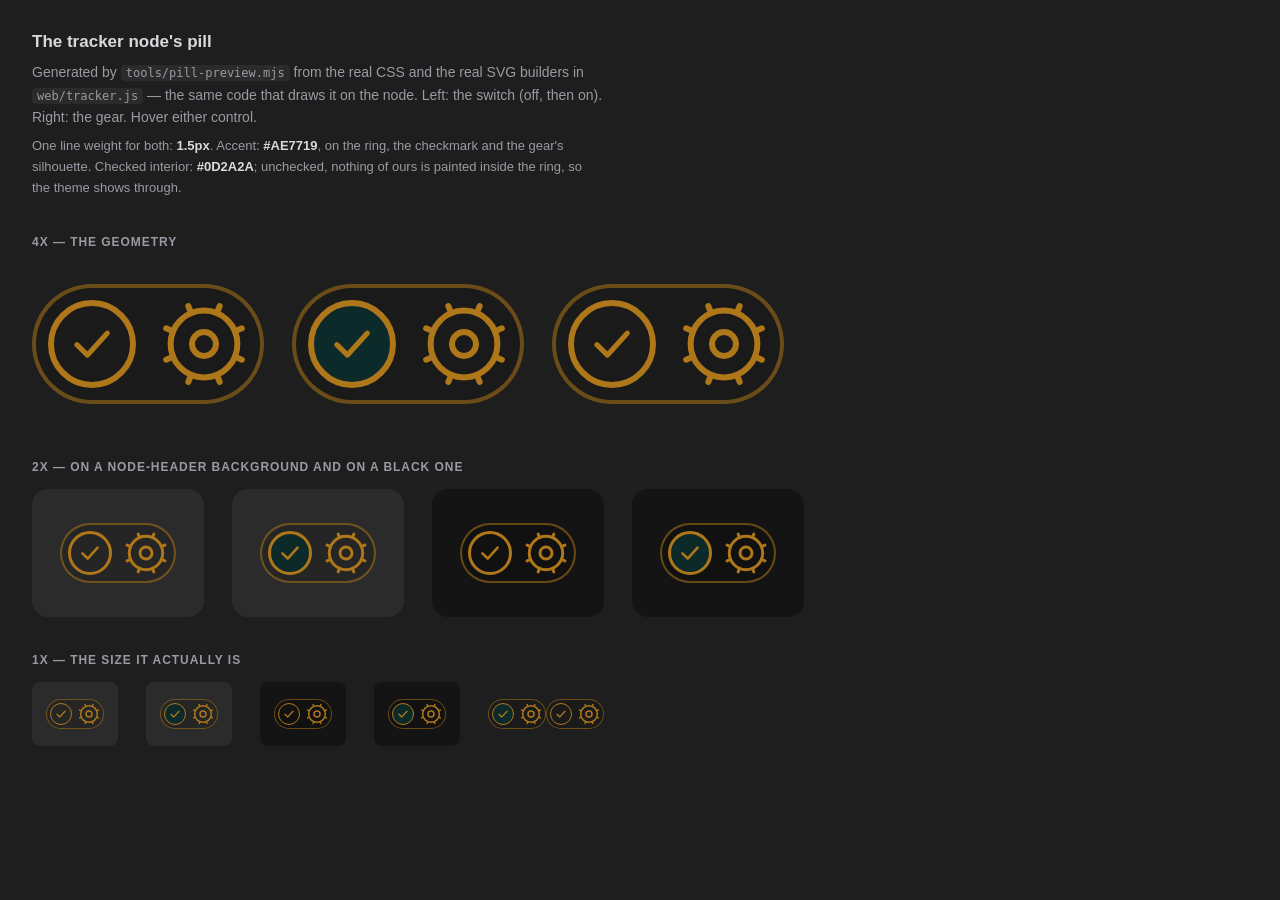
==== preview/pill.html @ 4ff99d1c "v2.1.15: the switch on the tracker's own node v2.1.14 fixed the widgets by switching off node DOM, a" ====
<!doctype html>
<meta charset="utf-8">
<title>ANTs Tracker — the node's pill</title>
<style>
  body { margin: 0; padding: 28px 32px 44px; background: #1e1e1e; color: #d8d8dd;
         font: 14px/1.6 -apple-system, "Segoe UI", Roboto, sans-serif; }
  h1 { font-size: 17px; font-weight: 600; margin: 0 0 6px; }
  p  { margin: 0 0 8px; color: #9a9aa4; max-width: 78ch; }
  h2 { font-size: 12px; text-transform: uppercase; letter-spacing: .08em; color: #9a9aa4;
       margin: 34px 0 12px; font-weight: 600; }
  .row { display: flex; align-items: center; gap: 28px; flex-wrap: wrap; }
  .zoom4 { zoom: 4; } .zoom2 { zoom: 2; }
  .panel { background: #2b2b2b; border-radius: 8px; padding: 12px 14px; display: inline-block; }
  .dark  { background: #141414; border-radius: 8px; padding: 12px 14px; display: inline-block; }
  code { background: #2b2b2b; border-radius: 4px; padding: 1px 5px; font-size: 12px; }
  .facts { color: #9a9aa4; font-size: 13px; }
  .facts b { color: #d8d8dd; font-weight: 600; }
.ants-node-pill {
  display: inline-flex; align-items: center; gap: 6px;
  padding: 3px; margin: 5px 0;
  border: 1px solid rgba(174, 119, 25, 0.55);
  border-radius: 999px;
  background: rgba(0, 0, 0, 0.12);
  width: max-content; box-sizing: border-box;
}
.ants-node-pill button {
  /* 22px including the ring, and the same 22px the glyph is drawn in: one unit of
     the glyph's viewBox is one pixel, so the gear's tips and the ring's centre line
     are the same circle. */
  width: 22px; height: 22px; padding: 0; margin: 0; box-sizing: border-box;
  display: inline-flex; align-items: center; justify-content: center;
  border-radius: 50%;
  background: transparent;
  cursor: pointer;
  line-height: 0;
  font: inherit;
  -webkit-appearance: none; appearance: none;
}
.ants-node-btn-gear { border: none; }
.ants-node-btn-gear svg { stroke: #AE7719; }
.ants-node-btn-tick {
  /* The ring is the same line as the gear's silhouette, in the same colour. */
  border: 1.5px solid #AE7719 !important;
  background: transparent; /* unchecked: the theme's own background, no fill of ours */
}
.ants-node-btn-tick svg { stroke: #AE7719; }
.ants-node-btn-tick[aria-checked="true"] {
  /* Checked: the inside becomes the dark fill, ring and checkmark stay the accent. */
  background: #0D2A2A !important;
}
/* Hovering never changes the accent: both controls are #AE7719, checked or not,
   hovered or not. Only the background behind them moves. */
.ants-node-btn:hover { background: rgba(174, 119, 25, 0.16); }
.ants-node-btn-tick:hover { border-color: #AE7719 !important; }
.ants-node-btn-tick[aria-checked="true"]:hover { background: #0D2A2A !important; }
</style>
<h1>The tracker node's pill</h1>
<p>Generated by <code>tools/pill-preview.mjs</code> from the real CSS and the real SVG builders in
<code>web/tracker.js</code> — the same code that draws it on the node. Left: the switch (off, then on).
Right: the gear. Hover either control.</p>
<p class="facts">One line weight for both: <b>1.5px</b>. Accent: <b>#AE7719</b>, on the ring, the
checkmark and the gear's silhouette. Checked interior: <b>#0D2A2A</b>; unchecked, nothing of ours is
painted inside the ring, so the theme shows through.</p>

<h2>4x — the geometry</h2>
<div class="row">
  <div class="zoom4"><div class="ants-node-pill ants-own">
      <button class="ants-node-btn ants-node-btn-tick" type="button" role="checkbox" aria-checked="false"
              title="off"><svg viewBox="0 0 22 22" width="22" height="22" fill="none" stroke="#AE7719" stroke-width="1.5" stroke-linecap="round" stroke-linejoin="round"><path d="M6.6 11.2 L9.7 14.2 L15.4 7.9"/></svg></button>
      <button class="ants-node-btn ants-node-btn-gear" type="button" title="gear"><svg viewBox="0 0 22 22" width="22" height="22" fill="none" stroke="#AE7719" stroke-width="1.5" stroke-linecap="round" stroke-linejoin="round"><circle cx="11" cy="11" r="8.35"/><line x1="18.71" y1="14.20" x2="20.47" y2="14.92"/><line x1="14.20" y1="18.71" x2="14.92" y2="20.47"/><line x1="7.80" y1="18.71" x2="7.08" y2="20.47"/><line x1="3.29" y1="14.20" x2="1.53" y2="14.92"/><line x1="3.29" y1="7.80" x2="1.53" y2="7.08"/><line x1="7.80" y1="3.29" x2="7.08" y2="1.53"/><line x1="14.20" y1="3.29" x2="14.92" y2="1.53"/><line x1="18.71" y1="7.80" x2="20.47" y2="7.08"/><circle cx="11" cy="11" r="3"/></svg></button>
  </div></div>
  <div class="zoom4"><div class="ants-node-pill ants-own">
      <button class="ants-node-btn ants-node-btn-tick" type="button" role="checkbox" aria-checked="true"
              style="background: #0D2A2A" title="on"><svg viewBox="0 0 22 22" width="22" height="22" fill="none" stroke="#AE7719" stroke-width="1.5" stroke-linecap="round" stroke-linejoin="round"><path d="M6.6 11.2 L9.7 14.2 L15.4 7.9"/></svg></button>
      <button class="ants-node-btn ants-node-btn-gear" type="button" title="gear"><svg viewBox="0 0 22 22" width="22" height="22" fill="none" stroke="#AE7719" stroke-width="1.5" stroke-linecap="round" stroke-linejoin="round"><circle cx="11" cy="11" r="8.35"/><line x1="18.71" y1="14.20" x2="20.47" y2="14.92"/><line x1="14.20" y1="18.71" x2="14.92" y2="20.47"/><line x1="7.80" y1="18.71" x2="7.08" y2="20.47"/><line x1="3.29" y1="14.20" x2="1.53" y2="14.92"/><line x1="3.29" y1="7.80" x2="1.53" y2="7.08"/><line x1="7.80" y1="3.29" x2="7.08" y2="1.53"/><line x1="14.20" y1="3.29" x2="14.92" y2="1.53"/><line x1="18.71" y1="7.80" x2="20.47" y2="7.08"/><circle cx="11" cy="11" r="3"/></svg></button>
  </div></div>
  <div class="zoom4"><div class="ants-node-pill ants-own">
      <button class="ants-node-btn ants-node-btn-tick" role="checkbox" aria-checked="false"><svg viewBox="0 0 22 22" width="22" height="22" fill="none" stroke="#AE7719" stroke-width="1.5" stroke-linecap="round" stroke-linejoin="round"><path d="M6.6 11.2 L9.7 14.2 L15.4 7.9"/></svg></button>
      <button class="ants-node-btn ants-node-btn-gear"><svg viewBox="0 0 22 22" width="22" height="22" fill="none" stroke="#AE7719" stroke-width="1.5" stroke-linecap="round" stroke-linejoin="round"><circle cx="11" cy="11" r="8.35"/><line x1="18.71" y1="14.20" x2="20.47" y2="14.92"/><line x1="14.20" y1="18.71" x2="14.92" y2="20.47"/><line x1="7.80" y1="18.71" x2="7.08" y2="20.47"/><line x1="3.29" y1="14.20" x2="1.53" y2="14.92"/><line x1="3.29" y1="7.80" x2="1.53" y2="7.08"/><line x1="7.80" y1="3.29" x2="7.08" y2="1.53"/><line x1="14.20" y1="3.29" x2="14.92" y2="1.53"/><line x1="18.71" y1="7.80" x2="20.47" y2="7.08"/><circle cx="11" cy="11" r="3"/></svg></button>
  </div></div>
</div>

<h2>2x — on a node-header background and on a black one</h2>
<div class="row">
  <div class="zoom2"><div class="panel"><div class="ants-node-pill ants-own">
      <button class="ants-node-btn ants-node-btn-tick" type="button" role="checkbox" aria-checked="false"
              title="off"><svg viewBox="0 0 22 22" width="22" height="22" fill="none" stroke="#AE7719" stroke-width="1.5" stroke-linecap="round" stroke-linejoin="round"><path d="M6.6 11.2 L9.7 14.2 L15.4 7.9"/></svg></button>
      <button class="ants-node-btn ants-node-btn-gear" type="button" title="gear"><svg viewBox="0 0 22 22" width="22" height="22" fill="none" stroke="#AE7719" stroke-width="1.5" stroke-linecap="round" stroke-linejoin="round"><circle cx="11" cy="11" r="8.35"/><line x1="18.71" y1="14.20" x2="20.47" y2="14.92"/><line x1="14.20" y1="18.71" x2="14.92" y2="20.47"/><line x1="7.80" y1="18.71" x2="7.08" y2="20.47"/><line x1="3.29" y1="14.20" x2="1.53" y2="14.92"/><line x1="3.29" y1="7.80" x2="1.53" y2="7.08"/><line x1="7.80" y1="3.29" x2="7.08" y2="1.53"/><line x1="14.20" y1="3.29" x2="14.92" y2="1.53"/><line x1="18.71" y1="7.80" x2="20.47" y2="7.08"/><circle cx="11" cy="11" r="3"/></svg></button>
  </div></div></div>
  <div class="zoom2"><div class="panel"><div class="ants-node-pill ants-own">
      <button class="ants-node-btn ants-node-btn-tick" type="button" role="checkbox" aria-checked="true"
              style="background: #0D2A2A" title="on"><svg viewBox="0 0 22 22" width="22" height="22" fill="none" stroke="#AE7719" stroke-width="1.5" stroke-linecap="round" stroke-linejoin="round"><path d="M6.6 11.2 L9.7 14.2 L15.4 7.9"/></svg></button>
      <button class="ants-node-btn ants-node-btn-gear" type="button" title="gear"><svg viewBox="0 0 22 22" width="22" height="22" fill="none" stroke="#AE7719" stroke-width="1.5" stroke-linecap="round" stroke-linejoin="round"><circle cx="11" cy="11" r="8.35"/><line x1="18.71" y1="14.20" x2="20.47" y2="14.92"/><line x1="14.20" y1="18.71" x2="14.92" y2="20.47"/><line x1="7.80" y1="18.71" x2="7.08" y2="20.47"/><line x1="3.29" y1="14.20" x2="1.53" y2="14.92"/><line x1="3.29" y1="7.80" x2="1.53" y2="7.08"/><line x1="7.80" y1="3.29" x2="7.08" y2="1.53"/><line x1="14.20" y1="3.29" x2="14.92" y2="1.53"/><line x1="18.71" y1="7.80" x2="20.47" y2="7.08"/><circle cx="11" cy="11" r="3"/></svg></button>
  </div></div></div>
  <div class="zoom2"><div class="dark"><div class="ants-node-pill ants-own">
      <button class="ants-node-btn ants-node-btn-tick" type="button" role="checkbox" aria-checked="false"
              title="off"><svg viewBox="0 0 22 22" width="22" height="22" fill="none" stroke="#AE7719" stroke-width="1.5" stroke-linecap="round" stroke-linejoin="round"><path d="M6.6 11.2 L9.7 14.2 L15.4 7.9"/></svg></button>
      <button class="ants-node-btn ants-node-btn-gear" type="button" title="gear"><svg viewBox="0 0 22 22" width="22" height="22" fill="none" stroke="#AE7719" stroke-width="1.5" stroke-linecap="round" stroke-linejoin="round"><circle cx="11" cy="11" r="8.35"/><line x1="18.71" y1="14.20" x2="20.47" y2="14.92"/><line x1="14.20" y1="18.71" x2="14.92" y2="20.47"/><line x1="7.80" y1="18.71" x2="7.08" y2="20.47"/><line x1="3.29" y1="14.20" x2="1.53" y2="14.92"/><line x1="3.29" y1="7.80" x2="1.53" y2="7.08"/><line x1="7.80" y1="3.29" x2="7.08" y2="1.53"/><line x1="14.20" y1="3.29" x2="14.92" y2="1.53"/><line x1="18.71" y1="7.80" x2="20.47" y2="7.08"/><circle cx="11" cy="11" r="3"/></svg></button>
  </div></div></div>
  <div class="zoom2"><div class="dark"><div class="ants-node-pill ants-own">
      <button class="ants-node-btn ants-node-btn-tick" type="button" role="checkbox" aria-checked="true"
              style="background: #0D2A2A" title="on"><svg viewBox="0 0 22 22" width="22" height="22" fill="none" stroke="#AE7719" stroke-width="1.5" stroke-linecap="round" stroke-linejoin="round"><path d="M6.6 11.2 L9.7 14.2 L15.4 7.9"/></svg></button>
      <button class="ants-node-btn ants-node-btn-gear" type="button" title="gear"><svg viewBox="0 0 22 22" width="22" height="22" fill="none" stroke="#AE7719" stroke-width="1.5" stroke-linecap="round" stroke-linejoin="round"><circle cx="11" cy="11" r="8.35"/><line x1="18.71" y1="14.20" x2="20.47" y2="14.92"/><line x1="14.20" y1="18.71" x2="14.92" y2="20.47"/><line x1="7.80" y1="18.71" x2="7.08" y2="20.47"/><line x1="3.29" y1="14.20" x2="1.53" y2="14.92"/><line x1="3.29" y1="7.80" x2="1.53" y2="7.08"/><line x1="7.80" y1="3.29" x2="7.08" y2="1.53"/><line x1="14.20" y1="3.29" x2="14.92" y2="1.53"/><line x1="18.71" y1="7.80" x2="20.47" y2="7.08"/><circle cx="11" cy="11" r="3"/></svg></button>
  </div></div></div>
</div>

<h2>1x — the size it actually is</h2>
<div class="row">
  <div class="panel"><div class="ants-node-pill ants-own">
      <button class="ants-node-btn ants-node-btn-tick" type="button" role="checkbox" aria-checked="false"
              title="off"><svg viewBox="0 0 22 22" width="22" height="22" fill="none" stroke="#AE7719" stroke-width="1.5" stroke-linecap="round" stroke-linejoin="round"><path d="M6.6 11.2 L9.7 14.2 L15.4 7.9"/></svg></button>
      <button class="ants-node-btn ants-node-btn-gear" type="button" title="gear"><svg viewBox="0 0 22 22" width="22" height="22" fill="none" stroke="#AE7719" stroke-width="1.5" stroke-linecap="round" stroke-linejoin="round"><circle cx="11" cy="11" r="8.35"/><line x1="18.71" y1="14.20" x2="20.47" y2="14.92"/><line x1="14.20" y1="18.71" x2="14.92" y2="20.47"/><line x1="7.80" y1="18.71" x2="7.08" y2="20.47"/><line x1="3.29" y1="14.20" x2="1.53" y2="14.92"/><line x1="3.29" y1="7.80" x2="1.53" y2="7.08"/><line x1="7.80" y1="3.29" x2="7.08" y2="1.53"/><line x1="14.20" y1="3.29" x2="14.92" y2="1.53"/><line x1="18.71" y1="7.80" x2="20.47" y2="7.08"/><circle cx="11" cy="11" r="3"/></svg></button>
  </div></div>
  <div class="panel"><div class="ants-node-pill ants-own">
      <button class="ants-node-btn ants-node-btn-tick" type="button" role="checkbox" aria-checked="true"
              style="background: #0D2A2A" title="on"><svg viewBox="0 0 22 22" width="22" height="22" fill="none" stroke="#AE7719" stroke-width="1.5" stroke-linecap="round" stroke-linejoin="round"><path d="M6.6 11.2 L9.7 14.2 L15.4 7.9"/></svg></button>
      <button class="ants-node-btn ants-node-btn-gear" type="button" title="gear"><svg viewBox="0 0 22 22" width="22" height="22" fill="none" stroke="#AE7719" stroke-width="1.5" stroke-linecap="round" stroke-linejoin="round"><circle cx="11" cy="11" r="8.35"/><line x1="18.71" y1="14.20" x2="20.47" y2="14.92"/><line x1="14.20" y1="18.71" x2="14.92" y2="20.47"/><line x1="7.80" y1="18.71" x2="7.08" y2="20.47"/><line x1="3.29" y1="14.20" x2="1.53" y2="14.92"/><line x1="3.29" y1="7.80" x2="1.53" y2="7.08"/><line x1="7.80" y1="3.29" x2="7.08" y2="1.53"/><line x1="14.20" y1="3.29" x2="14.92" y2="1.53"/><line x1="18.71" y1="7.80" x2="20.47" y2="7.08"/><circle cx="11" cy="11" r="3"/></svg></button>
  </div></div>
  <div class="dark"><div class="ants-node-pill ants-own">
      <button class="ants-node-btn ants-node-btn-tick" type="button" role="checkbox" aria-checked="false"
              title="off"><svg viewBox="0 0 22 22" width="22" height="22" fill="none" stroke="#AE7719" stroke-width="1.5" stroke-linecap="round" stroke-linejoin="round"><path d="M6.6 11.2 L9.7 14.2 L15.4 7.9"/></svg></button>
      <button class="ants-node-btn ants-node-btn-gear" type="button" title="gear"><svg viewBox="0 0 22 22" width="22" height="22" fill="none" stroke="#AE7719" stroke-width="1.5" stroke-linecap="round" stroke-linejoin="round"><circle cx="11" cy="11" r="8.35"/><line x1="18.71" y1="14.20" x2="20.47" y2="14.92"/><line x1="14.20" y1="18.71" x2="14.92" y2="20.47"/><line x1="7.80" y1="18.71" x2="7.08" y2="20.47"/><line x1="3.29" y1="14.20" x2="1.53" y2="14.92"/><line x1="3.29" y1="7.80" x2="1.53" y2="7.08"/><line x1="7.80" y1="3.29" x2="7.08" y2="1.53"/><line x1="14.20" y1="3.29" x2="14.92" y2="1.53"/><line x1="18.71" y1="7.80" x2="20.47" y2="7.08"/><circle cx="11" cy="11" r="3"/></svg></button>
  </div></div>
  <div class="dark"><div class="ants-node-pill ants-own">
      <button class="ants-node-btn ants-node-btn-tick" type="button" role="checkbox" aria-checked="true"
              style="background: #0D2A2A" title="on"><svg viewBox="0 0 22 22" width="22" height="22" fill="none" stroke="#AE7719" stroke-width="1.5" stroke-linecap="round" stroke-linejoin="round"><path d="M6.6 11.2 L9.7 14.2 L15.4 7.9"/></svg></button>
      <button class="ants-node-btn ants-node-btn-gear" type="button" title="gear"><svg viewBox="0 0 22 22" width="22" height="22" fill="none" stroke="#AE7719" stroke-width="1.5" stroke-linecap="round" stroke-linejoin="round"><circle cx="11" cy="11" r="8.35"/><line x1="18.71" y1="14.20" x2="20.47" y2="14.92"/><line x1="14.20" y1="18.71" x2="14.92" y2="20.47"/><line x1="7.80" y1="18.71" x2="7.08" y2="20.47"/><line x1="3.29" y1="14.20" x2="1.53" y2="14.92"/><line x1="3.29" y1="7.80" x2="1.53" y2="7.08"/><line x1="7.80" y1="3.29" x2="7.08" y2="1.53"/><line x1="14.20" y1="3.29" x2="14.92" y2="1.53"/><line x1="18.71" y1="7.80" x2="20.47" y2="7.08"/><circle cx="11" cy="11" r="3"/></svg></button>
  </div></div>
  <div><div class="ants-node-pill ants-own">
      <button class="ants-node-btn ants-node-btn-tick" type="button" role="checkbox" aria-checked="true"
              style="background: #0D2A2A" title="on"><svg viewBox="0 0 22 22" width="22" height="22" fill="none" stroke="#AE7719" stroke-width="1.5" stroke-linecap="round" stroke-linejoin="round"><path d="M6.6 11.2 L9.7 14.2 L15.4 7.9"/></svg></button>
      <button class="ants-node-btn ants-node-btn-gear" type="button" title="gear"><svg viewBox="0 0 22 22" width="22" height="22" fill="none" stroke="#AE7719" stroke-width="1.5" stroke-linecap="round" stroke-linejoin="round"><circle cx="11" cy="11" r="8.35"/><line x1="18.71" y1="14.20" x2="20.47" y2="14.92"/><line x1="14.20" y1="18.71" x2="14.92" y2="20.47"/><line x1="7.80" y1="18.71" x2="7.08" y2="20.47"/><line x1="3.29" y1="14.20" x2="1.53" y2="14.92"/><line x1="3.29" y1="7.80" x2="1.53" y2="7.08"/><line x1="7.80" y1="3.29" x2="7.08" y2="1.53"/><line x1="14.20" y1="3.29" x2="14.92" y2="1.53"/><line x1="18.71" y1="7.80" x2="20.47" y2="7.08"/><circle cx="11" cy="11" r="3"/></svg></button>
  </div><div class="ants-node-pill ants-own">
      <button class="ants-node-btn ants-node-btn-tick" type="button" role="checkbox" aria-checked="false"
              title="off"><svg viewBox="0 0 22 22" width="22" height="22" fill="none" stroke="#AE7719" stroke-width="1.5" stroke-linecap="round" stroke-linejoin="round"><path d="M6.6 11.2 L9.7 14.2 L15.4 7.9"/></svg></button>
      <button class="ants-node-btn ants-node-btn-gear" type="button" title="gear"><svg viewBox="0 0 22 22" width="22" height="22" fill="none" stroke="#AE7719" stroke-width="1.5" stroke-linecap="round" stroke-linejoin="round"><circle cx="11" cy="11" r="8.35"/><line x1="18.71" y1="14.20" x2="20.47" y2="14.92"/><line x1="14.20" y1="18.71" x2="14.92" y2="20.47"/><line x1="7.80" y1="18.71" x2="7.08" y2="20.47"/><line x1="3.29" y1="14.20" x2="1.53" y2="14.92"/><line x1="3.29" y1="7.80" x2="1.53" y2="7.08"/><line x1="7.80" y1="3.29" x2="7.08" y2="1.53"/><line x1="14.20" y1="3.29" x2="14.92" y2="1.53"/><line x1="18.71" y1="7.80" x2="20.47" y2="7.08"/><circle cx="11" cy="11" r="3"/></svg></button>
  </div></div>
</div>
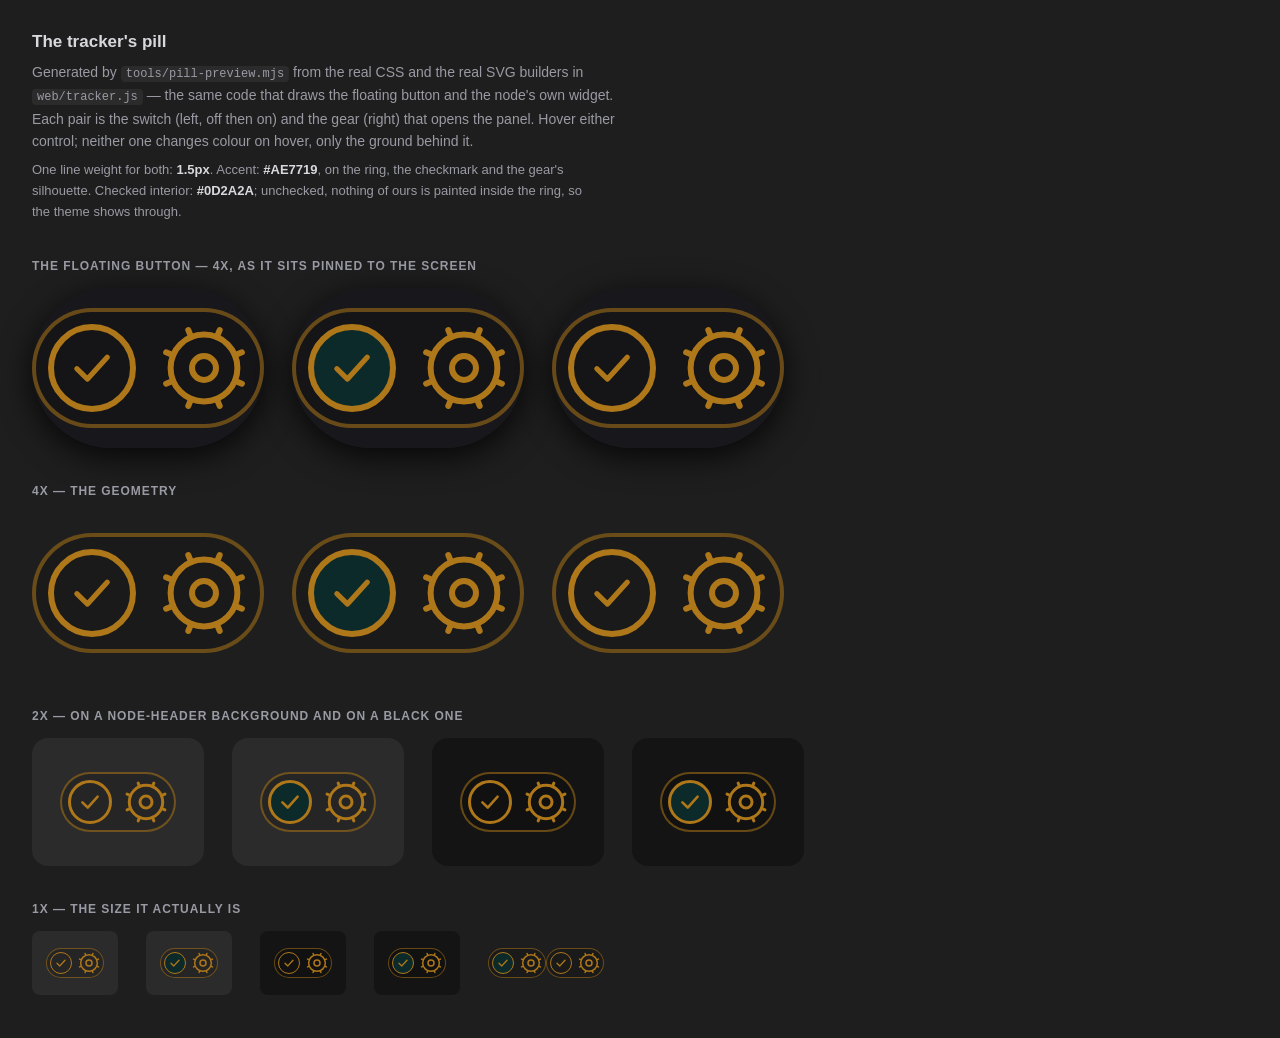
==== commit 07d8ae67: "v2.1.16: the pill belongs on the floating button The switch went in on the node's widget in v2.1.15," ====
--- a/preview/pill.html
+++ b/preview/pill.html
@@ -9,6 +9,8 @@
   h2 { font-size: 12px; text-transform: uppercase; letter-spacing: .08em; color: #9a9aa4;
        margin: 34px 0 12px; font-weight: 600; }
   .row { display: flex; align-items: center; gap: 28px; flex-wrap: wrap; }
+  /* #ants-corner-pill in the extension: same frame, plus a shadow, pinned. */
+  .floaty { box-shadow: 0 2px 8px rgba(0,0,0,0.8); border-radius: 999px; background: rgba(24,24,28,0.9); }
   .zoom4 { zoom: 4; } .zoom2 { zoom: 2; }
   .panel { background: #2b2b2b; border-radius: 8px; padding: 12px 14px; display: inline-block; }
   .dark  { background: #141414; border-radius: 8px; padding: 12px 14px; display: inline-block; }
@@ -54,13 +56,33 @@
 .ants-node-btn-tick:hover { border-color: #AE7719 !important; }
 .ants-node-btn-tick[aria-checked="true"]:hover { background: #0D2A2A !important; }
 </style>
-<h1>The tracker node's pill</h1>
+<h1>The tracker's pill</h1>
 <p>Generated by <code>tools/pill-preview.mjs</code> from the real CSS and the real SVG builders in
-<code>web/tracker.js</code> — the same code that draws it on the node. Left: the switch (off, then on).
-Right: the gear. Hover either control.</p>
+<code>web/tracker.js</code> — the same code that draws the floating button and the node's own widget.
+Each pair is the switch (left, off then on) and the gear (right) that opens the panel. Hover either
+control; neither one changes colour on hover, only the ground behind it.</p>
 <p class="facts">One line weight for both: <b>1.5px</b>. Accent: <b>#AE7719</b>, on the ring, the
 checkmark and the gear's silhouette. Checked interior: <b>#0D2A2A</b>; unchecked, nothing of ours is
 painted inside the ring, so the theme shows through.</p>
+
+<h2>The floating button — 4x, as it sits pinned to the screen</h2>
+<div class="row">
+  <div class="zoom4"><div class="floaty"><div class="ants-node-pill ants-own">
+      <button class="ants-node-btn ants-node-btn-tick" type="button" role="checkbox" aria-checked="false"
+              title="off"><svg viewBox="0 0 22 22" width="22" height="22" fill="none" stroke="#AE7719" stroke-width="1.5" stroke-linecap="round" stroke-linejoin="round"><path d="M6.6 11.2 L9.7 14.2 L15.4 7.9"/></svg></button>
+      <button class="ants-node-btn ants-node-btn-gear" type="button" title="gear"><svg viewBox="0 0 22 22" width="22" height="22" fill="none" stroke="#AE7719" stroke-width="1.5" stroke-linecap="round" stroke-linejoin="round"><circle cx="11" cy="11" r="8.35"/><line x1="18.71" y1="14.20" x2="20.47" y2="14.92"/><line x1="14.20" y1="18.71" x2="14.92" y2="20.47"/><line x1="7.80" y1="18.71" x2="7.08" y2="20.47"/><line x1="3.29" y1="14.20" x2="1.53" y2="14.92"/><line x1="3.29" y1="7.80" x2="1.53" y2="7.08"/><line x1="7.80" y1="3.29" x2="7.08" y2="1.53"/><line x1="14.20" y1="3.29" x2="14.92" y2="1.53"/><line x1="18.71" y1="7.80" x2="20.47" y2="7.08"/><circle cx="11" cy="11" r="3"/></svg></button>
+  </div></div></div>
+  <div class="zoom4"><div class="floaty"><div class="ants-node-pill ants-own">
+      <button class="ants-node-btn ants-node-btn-tick" type="button" role="checkbox" aria-checked="true"
+              style="background: #0D2A2A" title="on"><svg viewBox="0 0 22 22" width="22" height="22" fill="none" stroke="#AE7719" stroke-width="1.5" stroke-linecap="round" stroke-linejoin="round"><path d="M6.6 11.2 L9.7 14.2 L15.4 7.9"/></svg></button>
+      <button class="ants-node-btn ants-node-btn-gear" type="button" title="gear"><svg viewBox="0 0 22 22" width="22" height="22" fill="none" stroke="#AE7719" stroke-width="1.5" stroke-linecap="round" stroke-linejoin="round"><circle cx="11" cy="11" r="8.35"/><line x1="18.71" y1="14.20" x2="20.47" y2="14.92"/><line x1="14.20" y1="18.71" x2="14.92" y2="20.47"/><line x1="7.80" y1="18.71" x2="7.08" y2="20.47"/><line x1="3.29" y1="14.20" x2="1.53" y2="14.92"/><line x1="3.29" y1="7.80" x2="1.53" y2="7.08"/><line x1="7.80" y1="3.29" x2="7.08" y2="1.53"/><line x1="14.20" y1="3.29" x2="14.92" y2="1.53"/><line x1="18.71" y1="7.80" x2="20.47" y2="7.08"/><circle cx="11" cy="11" r="3"/></svg></button>
+  </div></div></div>
+  <div class="zoom4"><div class="floaty"><div class="ants-node-pill ants-own">
+      <button class="ants-node-btn ants-node-btn-tick" type="button" role="checkbox" aria-checked="false"
+              title="off"><svg viewBox="0 0 22 22" width="22" height="22" fill="none" stroke="#AE7719" stroke-width="1.5" stroke-linecap="round" stroke-linejoin="round"><path d="M6.6 11.2 L9.7 14.2 L15.4 7.9"/></svg></button>
+      <button class="ants-node-btn ants-node-btn-gear" type="button" title="gear"><svg viewBox="0 0 22 22" width="22" height="22" fill="none" stroke="#AE7719" stroke-width="1.5" stroke-linecap="round" stroke-linejoin="round"><circle cx="11" cy="11" r="8.35"/><line x1="18.71" y1="14.20" x2="20.47" y2="14.92"/><line x1="14.20" y1="18.71" x2="14.92" y2="20.47"/><line x1="7.80" y1="18.71" x2="7.08" y2="20.47"/><line x1="3.29" y1="14.20" x2="1.53" y2="14.92"/><line x1="3.29" y1="7.80" x2="1.53" y2="7.08"/><line x1="7.80" y1="3.29" x2="7.08" y2="1.53"/><line x1="14.20" y1="3.29" x2="14.92" y2="1.53"/><line x1="18.71" y1="7.80" x2="20.47" y2="7.08"/><circle cx="11" cy="11" r="3"/></svg></button>
+  </div></div></div>
+</div>
 
 <h2>4x — the geometry</h2>
 <div class="row">
